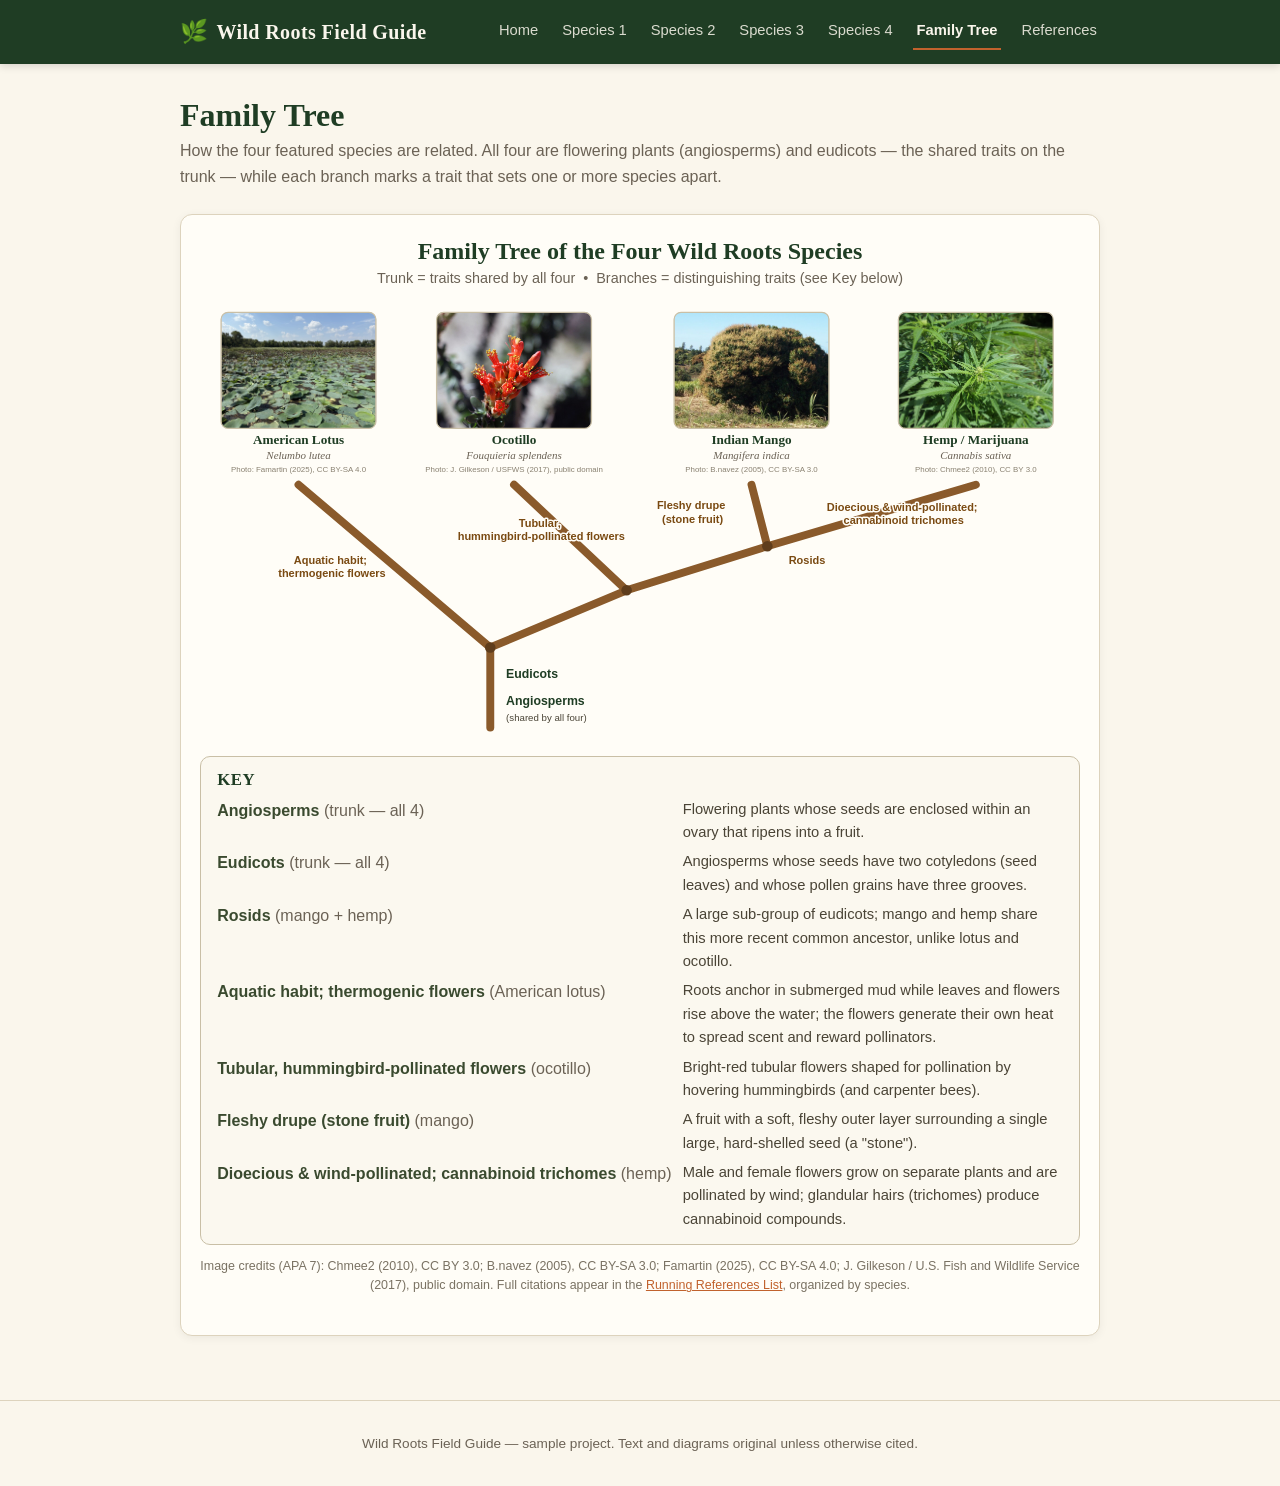
==== family-tree.html @ 00cbe7dd "Wild Roots Field Guide — static four-species field guide Covers Cannabis sativa, Mangifera indica, N" ====
<!DOCTYPE html>
<html lang="en">
<head>
  <meta charset="UTF-8" />
  <meta name="viewport" content="width=device-width, initial-scale=1.0" />
  <title>Family Tree | Wild Roots Field Guide</title>
  <link rel="stylesheet" href="css/style.css" />
  <style>
    .infographic {
      background: #fffdf7;
      border: 1px solid #ddd3bd;
      border-radius: 12px;
      padding: 1.2rem 1.2rem 1.6rem;
      max-width: 1040px;
      margin: 0 auto;
      box-shadow: 0 2px 10px rgba(0,0,0,0.06);
    }
    .infographic h2 { text-align: center; color: var(--color-forest, #1f3d24); margin: 0.2rem 0 0.1rem; }
    .infographic .sub { text-align:center; color:#6b6255; font-size:0.9rem; margin:0 0 0.6rem; }
    .tree-svg { width: 100%; height: auto; display:block; }
    .key-box {
      margin-top: 1rem; border: 1.5px solid #c9bfa6; border-radius: 10px;
      padding: 0.8rem 1rem; background: #fbf8ef;
    }
    .key-box h3 { margin: 0 0 0.5rem; color: var(--color-forest, #1f3d24); font-size: 1.05rem; letter-spacing:0.5px; }
    .key-box dl { margin: 0; display: grid; grid-template-columns: auto 1fr; gap: 0.35rem 0.7rem; }
    .key-box dt { font-weight: 700; color: #3a4a2f; }
    .key-box dd { margin: 0; color: #4a4436; font-size: 0.92rem; }
    .key-swatch { display:inline-block; width:0.8rem; height:0.8rem; border-radius:2px; vertical-align:middle; margin-right:0.35rem; }
    .credit-note { font-size: 0.78rem; color: #7a7263; margin-top: 0.7rem; text-align:center; }
  </style>
</head>
<body>
  <header class="site-header">
    <div class="nav-wrap">
      <a class="brand" href="index.html"><span class="leaf-icon">🌿</span> Wild Roots Field Guide</a>
      <button class="nav-toggle" aria-label="Toggle navigation" aria-expanded="false">☰ Menu</button>
      <nav class="site-nav">
        <a href="index.html">Home</a>
        <a href="species-1.html">Species 1</a>
        <a href="species-2.html">Species 2</a>
        <a href="species-3.html">Species 3</a>
        <a href="species-4.html">Species 4</a>
        <a href="family-tree.html">Family Tree</a>
        <a href="references.html">References</a>
      </nav>
    </div>
  </header>

  <main class="page-content">
    <h1 class="page-title">Family Tree</h1>
    <p class="page-subtitle">
      How the four featured species are related. All four are flowering plants (angiosperms) and eudicots —
      the shared traits on the trunk — while each branch marks a trait that sets one or more species apart.
    </p>

    <div class="infographic">
      <h2>Family Tree of the Four Wild Roots Species</h2>
      <p class="sub">Trunk = traits shared by all four &nbsp;•&nbsp; Branches = distinguishing traits (see Key below)</p>

      <svg class="tree-svg" viewBox="0 0 1000 500" xmlns="http://www.w3.org/2000/svg" role="img"
           aria-label="Family tree relating hemp, mango, American lotus, and ocotillo. Trunk labeled angiosperms and eudicots; branches labeled with distinguishing traits.">
        <defs>
          <clipPath id="c1"><rect x="24" y="14" width="176" height="132" rx="8"/></clipPath>
          <clipPath id="c2"><rect x="269" y="14" width="176" height="132" rx="8"/></clipPath>
          <clipPath id="c3"><rect x="539" y="14" width="176" height="132" rx="8"/></clipPath>
          <clipPath id="c4"><rect x="794" y="14" width="176" height="132" rx="8"/></clipPath>
        </defs>

        <!-- ===== Branches (drawn first, behind labels) ===== -->
        <g stroke="#8a5a2b" stroke-width="9" stroke-linecap="round" fill="none">
          <line x1="330" y1="486" x2="330" y2="395"/>            <!-- trunk -->
          <line x1="330" y1="395" x2="112" y2="210"/>            <!-- to Lotus -->
          <line x1="330" y1="395" x2="485" y2="330"/>            <!-- spine to N2 -->
          <line x1="485" y1="330" x2="357" y2="210"/>            <!-- to Ocotillo -->
          <line x1="485" y1="330" x2="645" y2="280"/>            <!-- spine to N3 -->
          <line x1="645" y1="280" x2="627" y2="210"/>            <!-- to Mango -->
          <line x1="645" y1="280" x2="882" y2="210"/>            <!-- to Hemp -->
        </g>
        <!-- node dots -->
        <g fill="#5f3d1c">
          <circle cx="330" cy="395" r="6"/>
          <circle cx="485" cy="330" r="6"/>
          <circle cx="645" cy="280" r="6"/>
        </g>

        <!-- ===== Photos + species labels ===== -->
        <!-- American Lotus -->
        <image href="images/lotus-whole-plant.jpg" x="24" y="14" width="176" height="132" preserveAspectRatio="xMidYMid slice" clip-path="url(#c1)"/>
        <rect x="24" y="14" width="176" height="132" rx="8" fill="none" stroke="#c9bfa6" stroke-width="1.5"/>
        <text x="112" y="164" text-anchor="middle" font-family="Georgia, serif" font-size="15" font-weight="700" fill="#1f3d24">American Lotus</text>
        <text x="112" y="181" text-anchor="middle" font-family="Georgia, serif" font-size="12.5" font-style="italic" fill="#6b6255">Nelumbo lutea</text>
        <text x="112" y="196" text-anchor="middle" font-family="sans-serif" font-size="9" fill="#8a8272">Photo: Famartin (2025), CC BY-SA 4.0</text>

        <!-- Ocotillo -->
        <image href="images/ocotillo-whole-plant.jpg" x="269" y="14" width="176" height="132" preserveAspectRatio="xMidYMid slice" clip-path="url(#c2)"/>
        <rect x="269" y="14" width="176" height="132" rx="8" fill="none" stroke="#c9bfa6" stroke-width="1.5"/>
        <text x="357" y="164" text-anchor="middle" font-family="Georgia, serif" font-size="15" font-weight="700" fill="#1f3d24">Ocotillo</text>
        <text x="357" y="181" text-anchor="middle" font-family="Georgia, serif" font-size="12.5" font-style="italic" fill="#6b6255">Fouquieria splendens</text>
        <text x="357" y="196" text-anchor="middle" font-family="sans-serif" font-size="9" fill="#8a8272">Photo: J. Gilkeson / USFWS (2017), public domain</text>

        <!-- Mango -->
        <image href="images/mango-whole-tree.jpg" x="539" y="14" width="176" height="132" preserveAspectRatio="xMidYMid slice" clip-path="url(#c3)"/>
        <rect x="539" y="14" width="176" height="132" rx="8" fill="none" stroke="#c9bfa6" stroke-width="1.5"/>
        <text x="627" y="164" text-anchor="middle" font-family="Georgia, serif" font-size="15" font-weight="700" fill="#1f3d24">Indian Mango</text>
        <text x="627" y="181" text-anchor="middle" font-family="Georgia, serif" font-size="12.5" font-style="italic" fill="#6b6255">Mangifera indica</text>
        <text x="627" y="196" text-anchor="middle" font-family="sans-serif" font-size="9" fill="#8a8272">Photo: B.navez (2005), CC BY-SA 3.0</text>

        <!-- Hemp -->
        <image href="images/cannabis-sativa-whole-plant.jpg" x="794" y="14" width="176" height="132" preserveAspectRatio="xMidYMid slice" clip-path="url(#c4)"/>
        <rect x="794" y="14" width="176" height="132" rx="8" fill="none" stroke="#c9bfa6" stroke-width="1.5"/>
        <text x="882" y="164" text-anchor="middle" font-family="Georgia, serif" font-size="15" font-weight="700" fill="#1f3d24">Hemp / Marijuana</text>
        <text x="882" y="181" text-anchor="middle" font-family="Georgia, serif" font-size="12.5" font-style="italic" fill="#6b6255">Cannabis sativa</text>
        <text x="882" y="196" text-anchor="middle" font-family="sans-serif" font-size="9" fill="#8a8272">Photo: Chmee2 (2010), CC BY 3.0</text>

        <!-- ===== Branch trait labels (with white halo for legibility) ===== -->
        <g font-family="sans-serif" font-size="12.5" fill="#7a4a12" font-weight="700"
           style="paint-order:stroke; stroke:#fffdf7; stroke-width:3.5px; stroke-linejoin:round;">
          <!-- Lotus branch -->
          <text x="150" y="300" text-anchor="middle">Aquatic habit;
            <tspan x="150" dy="15">thermogenic flowers</tspan></text>
          <!-- Ocotillo branch -->
          <text x="388" y="258" text-anchor="middle">Tubular,
            <tspan x="388" dy="15">hummingbird-pollinated flowers</tspan></text>
          <!-- Mango branch -->
          <text x="560" y="238" text-anchor="middle">Fleshy drupe
            <tspan x="560" dy="15">(stone fruit)</tspan></text>
          <!-- Hemp branch -->
          <text x="800" y="240" text-anchor="middle">Dioecious &amp; wind-pollinated;
            <tspan x="800" dy="15">cannabinoid trichomes</tspan></text>
          <!-- Rosids (shared by Mango + Hemp) -->
          <text x="690" y="300" text-anchor="middle">Rosids</text>
        </g>

        <!-- ===== Trunk (shared-by-all) label ===== -->
        <g font-family="sans-serif" style="paint-order:stroke; stroke:#fffdf7; stroke-width:3.5px; stroke-linejoin:round;">
          <text x="348" y="430" font-size="14" font-weight="700" fill="#1f3d24">Eudicots</text>
          <text x="348" y="460" font-size="14" font-weight="700" fill="#1f3d24">Angiosperms</text>
          <text x="348" y="479" font-size="11" fill="#4a4436">(shared by all four)</text>
        </g>
      </svg>

      <div class="key-box">
        <h3>KEY</h3>
        <dl>
          <dt>Angiosperms <span style="font-weight:400;color:#6b6255;">(trunk — all 4)</span></dt>
          <dd>Flowering plants whose seeds are enclosed within an ovary that ripens into a fruit.</dd>

          <dt>Eudicots <span style="font-weight:400;color:#6b6255;">(trunk — all 4)</span></dt>
          <dd>Angiosperms whose seeds have two cotyledons (seed leaves) and whose pollen grains have three grooves.</dd>

          <dt>Rosids <span style="font-weight:400;color:#6b6255;">(mango + hemp)</span></dt>
          <dd>A large sub-group of eudicots; mango and hemp share this more recent common ancestor, unlike lotus and ocotillo.</dd>

          <dt>Aquatic habit; thermogenic flowers <span style="font-weight:400;color:#6b6255;">(American lotus)</span></dt>
          <dd>Roots anchor in submerged mud while leaves and flowers rise above the water; the flowers generate their own heat to spread scent and reward pollinators.</dd>

          <dt>Tubular, hummingbird-pollinated flowers <span style="font-weight:400;color:#6b6255;">(ocotillo)</span></dt>
          <dd>Bright-red tubular flowers shaped for pollination by hovering hummingbirds (and carpenter bees).</dd>

          <dt>Fleshy drupe (stone fruit) <span style="font-weight:400;color:#6b6255;">(mango)</span></dt>
          <dd>A fruit with a soft, fleshy outer layer surrounding a single large, hard-shelled seed (a "stone").</dd>

          <dt>Dioecious &amp; wind-pollinated; cannabinoid trichomes <span style="font-weight:400;color:#6b6255;">(hemp)</span></dt>
          <dd>Male and female flowers grow on separate plants and are pollinated by wind; glandular hairs (trichomes) produce cannabinoid compounds.</dd>
        </dl>
      </div>

      <p class="credit-note">
        Image credits (APA 7): Chmee2 (2010), CC BY 3.0; B.navez (2005), CC BY-SA 3.0; Famartin (2025),
        CC BY-SA 4.0; J. Gilkeson / U.S. Fish and Wildlife Service (2017), public domain. Full citations
        appear in the <a href="references.html">Running References List</a>, organized by species.
      </p>
    </div>
  </main>

  <footer class="site-footer">
    Wild Roots Field Guide — sample project. Text and diagrams original unless otherwise cited.
  </footer>

  <script src="js/main.js"></script>
</body>
</html>
---- css/style.css ----
/* ==========================================================================
   Field Guide — shared stylesheet
   Palette: forest green / leaf / cream paper / bark / terracotta accent
   ========================================================================== */

:root {
  --color-forest: #1f3d24;
  --color-leaf: #4f7942;
  --color-leaf-light: #7fa86f;
  --color-cream: #faf6ec;
  --color-paper: #fffdf7;
  --color-bark: #5b4636;
  --color-accent: #c1622d;
  --color-accent-light: #e8c9a0;
  --color-ink: #24291f;
  --color-muted: #6b6255;
  --color-border: #ddd3bd;

  --font-heading: Georgia, "Times New Roman", "Noto Serif", serif;
  --font-body: -apple-system, BlinkMacSystemFont, "Segoe UI", Roboto, Helvetica, Arial, sans-serif;

  --max-width: 960px;
  --radius: 10px;
  --shadow: 0 2px 10px rgba(31, 61, 36, 0.08);
}

* {
  box-sizing: border-box;
}

html {
  scroll-behavior: smooth;
}

body {
  margin: 0;
  font-family: var(--font-body);
  color: var(--color-ink);
  background: var(--color-cream);
  line-height: 1.6;
}

img {
  max-width: 100%;
  display: block;
}

a {
  color: var(--color-accent);
}

a:hover {
  color: var(--color-forest);
}

h1, h2, h3, h4 {
  font-family: var(--font-heading);
  color: var(--color-forest);
  line-height: 1.2;
  margin-top: 0;
}

/* ---------------- Header / Nav ---------------- */

.site-header {
  background: var(--color-forest);
  color: var(--color-cream);
  position: sticky;
  top: 0;
  z-index: 100;
  box-shadow: 0 2px 8px rgba(0, 0, 0, 0.15);
}

.nav-wrap {
  max-width: var(--max-width);
  margin: 0 auto;
  display: flex;
  align-items: center;
  justify-content: space-between;
  padding: 0.85rem 1.25rem;
}

.brand {
  display: flex;
  align-items: center;
  gap: 0.5rem;
  color: var(--color-cream);
  text-decoration: none;
  font-family: var(--font-heading);
  font-size: 1.25rem;
  font-weight: bold;
  letter-spacing: 0.02em;
}

.brand .leaf-icon {
  font-size: 1.4rem;
}

.nav-toggle {
  display: none;
  background: none;
  border: 1px solid var(--color-leaf-light);
  color: var(--color-cream);
  border-radius: 6px;
  font-size: 1rem;
  padding: 0.35rem 0.6rem;
  cursor: pointer;
}

.site-nav {
  display: flex;
  flex-wrap: wrap;
  gap: 0.25rem 1.1rem;
}

.site-nav a {
  color: var(--color-cream);
  text-decoration: none;
  font-size: 0.92rem;
  padding: 0.35rem 0.2rem;
  border-bottom: 2px solid transparent;
  transition: border-color 0.15s ease, opacity 0.15s ease;
  opacity: 0.85;
}

.site-nav a:hover {
  opacity: 1;
  border-bottom-color: var(--color-accent-light);
}

.site-nav a.active {
  opacity: 1;
  border-bottom-color: var(--color-accent);
  font-weight: 600;
}

@media (max-width: 720px) {
  .nav-toggle {
    display: inline-block;
  }
  .site-nav {
    display: none;
    width: 100%;
    flex-direction: column;
    gap: 0;
    padding-top: 0.5rem;
  }
  .site-nav.open {
    display: flex;
  }
  .site-nav a {
    padding: 0.6rem 0.2rem;
    border-bottom: 1px solid rgba(255, 255, 255, 0.1);
  }
  .nav-wrap {
    flex-wrap: wrap;
  }
}

/* ---------------- Layout shells ---------------- */

.page-content {
  max-width: var(--max-width);
  margin: 0 auto;
  padding: 2rem 1.25rem 4rem;
}

.hero {
  background: linear-gradient(135deg, var(--color-forest), var(--color-leaf));
  color: var(--color-cream);
  padding: 3rem 1.25rem;
  text-align: center;
}

.hero h1 {
  color: var(--color-cream);
  font-size: clamp(1.8rem, 4vw, 2.6rem);
  margin-bottom: 0.5rem;
}

.hero p {
  max-width: 640px;
  margin: 0 auto;
  opacity: 0.92;
}

.site-footer {
  text-align: center;
  padding: 2rem 1.25rem;
  color: var(--color-muted);
  font-size: 0.85rem;
  border-top: 1px solid var(--color-border);
}

/* ---------------- Cards / grid (index page) ---------------- */

.species-grid {
  display: grid;
  grid-template-columns: repeat(auto-fit, minmax(220px, 1fr));
  gap: 1.25rem;
  margin-top: 2rem;
}

.species-card {
  background: var(--color-paper);
  border: 1px solid var(--color-border);
  border-radius: var(--radius);
  box-shadow: var(--shadow);
  overflow: hidden;
  text-decoration: none;
  color: var(--color-ink);
  display: flex;
  flex-direction: column;
  transition: transform 0.15s ease, box-shadow 0.15s ease;
}

.species-card:hover {
  transform: translateY(-3px);
  box-shadow: 0 6px 18px rgba(31, 61, 36, 0.15);
}

.species-card .thumb {
  aspect-ratio: 4 / 3;
  background: var(--color-accent-light);
  display: flex;
  align-items: center;
  justify-content: center;
  color: var(--color-bark);
  font-size: 2.4rem;
  overflow: hidden;
}

.species-card .thumb img {
  width: 100%;
  height: 100%;
  object-fit: cover;
}

.species-card .card-body {
  padding: 1rem 1.1rem 1.25rem;
}

.species-card .biome-tag {
  display: inline-block;
  font-size: 0.72rem;
  text-transform: uppercase;
  letter-spacing: 0.06em;
  background: var(--color-leaf);
  color: #fff;
  padding: 0.2rem 0.55rem;
  border-radius: 999px;
  margin-bottom: 0.5rem;
}

.species-card h3 {
  margin-bottom: 0.15rem;
  font-size: 1.15rem;
}

.species-card .sci-name {
  font-style: italic;
  color: var(--color-muted);
  font-size: 0.9rem;
}

/* ---------------- Species entry page ---------------- */

.species-header {
  text-align: center;
  padding: 2.5rem 1.25rem 2rem;
  background: var(--color-paper);
  border-bottom: 3px solid var(--color-leaf);
}

.species-header .biome-tag {
  display: inline-block;
  font-size: 0.75rem;
  text-transform: uppercase;
  letter-spacing: 0.08em;
  background: var(--color-leaf);
  color: #fff;
  padding: 0.25rem 0.7rem;
  border-radius: 999px;
  margin-bottom: 0.75rem;
}

.species-header h1 {
  font-size: clamp(1.7rem, 4vw, 2.4rem);
  margin-bottom: 0.2rem;
}

.species-header .sci-name {
  font-style: italic;
  color: var(--color-muted);
  font-size: 1.1rem;
}

.species-header .region {
  margin-top: 0.6rem;
  color: var(--color-bark);
  font-size: 0.95rem;
}

.hero-image {
  width: 100%;
  aspect-ratio: 16 / 7;
  background: repeating-linear-gradient(
    45deg,
    var(--color-accent-light),
    var(--color-accent-light) 12px,
    #f2e2c7 12px,
    #f2e2c7 24px
  );
  display: flex;
  align-items: center;
  justify-content: center;
  color: var(--color-bark);
  font-size: 0.95rem;
  text-align: center;
  padding: 1rem;
  position: relative;
  overflow: hidden;
}

.hero-image.has-photo {
  padding: 0;
}

.hero-image img {
  width: 100%;
  height: 100%;
  object-fit: cover;
}

.hero-image .photo-credit {
  position: absolute;
  bottom: 0;
  right: 0;
  background: rgba(31, 61, 36, 0.75);
  color: var(--color-cream);
  font-size: 0.72rem;
  padding: 0.25rem 0.6rem;
  border-radius: 6px 0 0 0;
}

.hero-image .photo-credit a {
  color: var(--color-cream);
  text-decoration: underline;
}

.photo-figure img {
  width: 100%;
  aspect-ratio: 4 / 3;
  object-fit: cover;
  border-radius: var(--radius);
  border: 1px solid var(--color-border);
  box-shadow: var(--shadow);
}

.entry-section {
  margin-top: 2.5rem;
}

.entry-section > h2 {
  font-size: 1.4rem;
  border-bottom: 2px solid var(--color-border);
  padding-bottom: 0.4rem;
  margin-bottom: 1rem;
}

.entry-section > h2 .letter-badge {
  display: inline-flex;
  align-items: center;
  justify-content: center;
  width: 1.6rem;
  height: 1.6rem;
  background: var(--color-forest);
  color: #fff;
  border-radius: 50%;
  font-size: 0.85rem;
  margin-right: 0.5rem;
  font-family: var(--font-body);
  vertical-align: middle;
}

.placeholder-text {
  color: var(--color-muted);
  font-style: italic;
  background: #f4ede0;
  border: 1px dashed var(--color-border);
  border-radius: 6px;
  padding: 0.85rem 1rem;
}

.aspect-grid {
  display: grid;
  grid-template-columns: 1fr;
  gap: 1rem;
}

.aspect-card {
  background: var(--color-paper);
  border: 1px solid var(--color-border);
  border-radius: var(--radius);
  padding: 1.1rem 1.2rem;
  box-shadow: var(--shadow);
}

.aspect-card h3 {
  font-size: 1.05rem;
  margin-bottom: 0.4rem;
  display: flex;
  align-items: center;
  gap: 0.45rem;
}

.aspect-card .icon {
  font-size: 1.1rem;
}

.image-caption {
  font-size: 0.82rem;
  color: var(--color-muted);
  text-align: center;
  margin-top: 0.4rem;
}

.diagram-placeholder {
  background: var(--color-paper);
  border: 1px dashed var(--color-border);
  border-radius: var(--radius);
  padding: 2rem 1rem;
  text-align: center;
  color: var(--color-muted);
}

/* ---------------- References ---------------- */

.ref-list {
  list-style: none;      /* APA 7: reference lists are not numbered/bulleted */
  padding-left: 0;
  margin-left: 0;
}

.ref-list li {
  margin-bottom: 0.65rem;
  padding-left: 2.2rem;
  text-indent: -2.2rem;  /* APA 7 hanging indent */
}

.ref-species-block {
  margin-bottom: 2rem;
}

.ref-species-block h2 {
  font-size: 1.25rem;
  color: var(--color-forest);
}

.ref-species-block .sci-name {
  font-style: italic;
  font-weight: normal;
  color: var(--color-muted);
}

.peer-reviewed-tag {
  font-size: 0.7rem;
  background: var(--color-leaf);
  color: #fff;
  padding: 0.1rem 0.4rem;
  border-radius: 4px;
  margin-left: 0.4rem;
  vertical-align: middle;
}

/* ---------------- Family tree page ---------------- */

.tree-wrap {
  background: var(--color-paper);
  border: 1px solid var(--color-border);
  border-radius: var(--radius);
  box-shadow: var(--shadow);
  padding: 1.5rem;
  overflow-x: auto;
}

/* ---------------- Utility ---------------- */

.note-box {
  background: #eef3e6;
  border-left: 4px solid var(--color-leaf);
  padding: 0.9rem 1.1rem;
  border-radius: 0 6px 6px 0;
  margin: 1.5rem 0;
  font-size: 0.92rem;
}

.two-col {
  display: grid;
  grid-template-columns: 1fr 1fr;
  gap: 2rem;
}

@media (max-width: 700px) {
  .two-col {
    grid-template-columns: 1fr;
  }
}

.page-title {
  margin-bottom: 0.25rem;
}

.page-subtitle {
  color: var(--color-muted);
  margin-top: 0;
  margin-bottom: 1.5rem;
}

/* ---------------- Progressive reveal (content not yet due) ---------------- */
/* Content stays in the HTML but is not rendered — remove this class (or the
   rule below) in a later week to bring a section/citation back into view. */

.not-yet-shown {
  display: none;
}

/* ---------------- In-text citations ---------------- */

.cite {
  color: var(--color-forest);
  text-decoration: none;
  border-bottom: 1px dotted var(--color-leaf);
  font-size: 0.95em;
}

.cite:hover {
  color: var(--color-accent);
}

/* ---------------- Print / PDF export ---------------- */

@media print {
  .site-header,
  .nav-toggle,
  .site-footer {
    display: none;
  }

  body {
    background: #fff;
  }

  a {
    color: inherit;
    text-decoration: none;
  }

  .hero {
    background: none;
    color: var(--color-forest);
    border-bottom: 2px solid var(--color-forest);
  }

  .hero h1 {
    color: var(--color-forest);
  }

  .species-header {
    border-bottom: 2px solid var(--color-forest);
  }

  .entry-section {
    page-break-inside: avoid;
  }

  .aspect-card,
  .species-card,
  .diagram-placeholder,
  .placeholder-text {
    break-inside: avoid;
  }

  .hero-image {
    aspect-ratio: auto;
    max-height: 4in;
  }
}
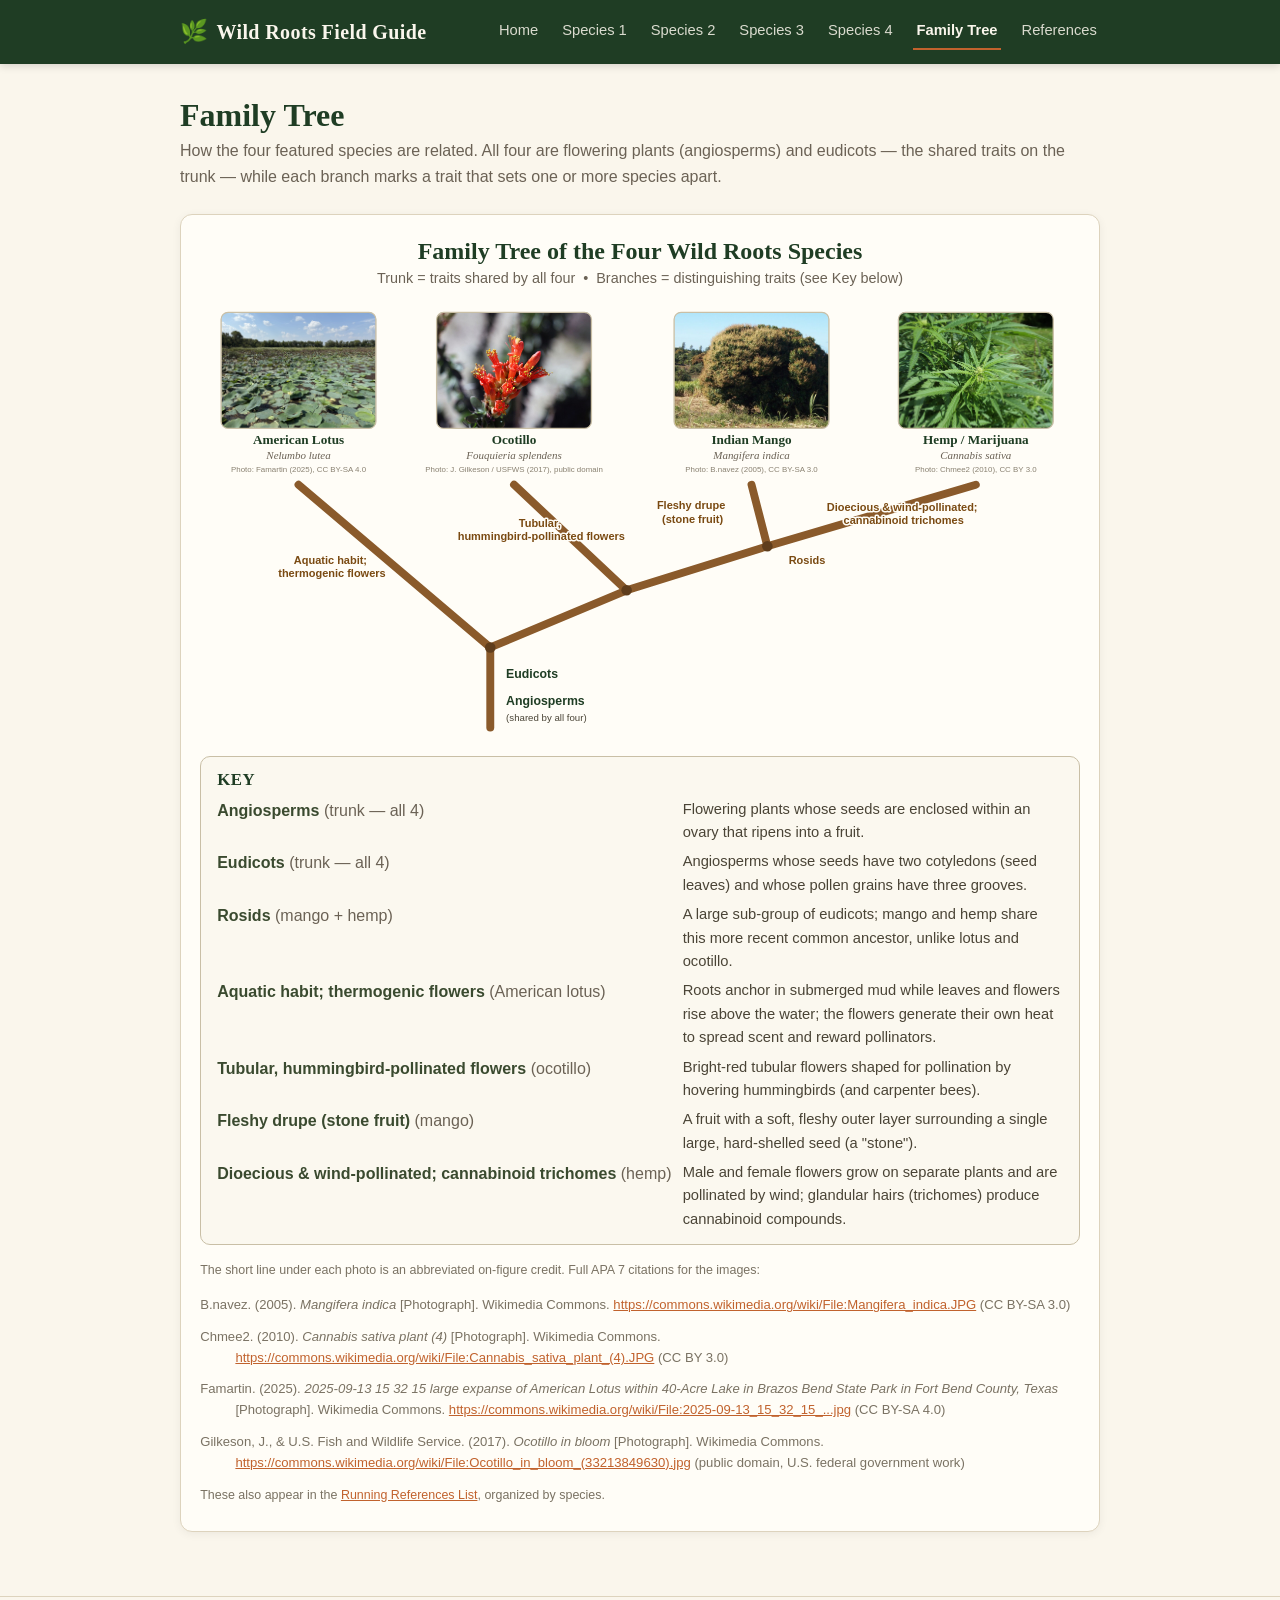
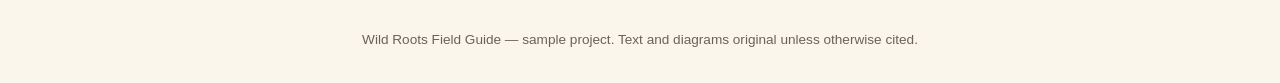
==== commit acbf28f0: "Family tree page: show full APA 7 image citations, not just short credits Co-Authored-By: Claude Opu" ====
--- a/family-tree.html
+++ b/family-tree.html
@@ -166,11 +166,16 @@
         </dl>
       </div>
 
-      <p class="credit-note">
-        Image credits (APA 7): Chmee2 (2010), CC BY 3.0; B.navez (2005), CC BY-SA 3.0; Famartin (2025),
-        CC BY-SA 4.0; J. Gilkeson / U.S. Fish and Wildlife Service (2017), public domain. Full citations
-        appear in the <a href="references.html">Running References List</a>, organized by species.
-      </p>
+      <div class="credit-note" style="text-align:left; margin-top:1rem;">
+        <p style="margin:0 0 0.4rem;">The short line under each photo is an abbreviated on-figure credit. Full APA 7 citations for the images:</p>
+        <ul class="ref-list" style="font-size:0.82rem;">
+          <li>B.navez. (2005). <em>Mangifera indica</em> [Photograph]. Wikimedia Commons. <a href="https://commons.wikimedia.org/wiki/File:Mangifera_indica.JPG" target="_blank" rel="noopener">https://commons.wikimedia.org/wiki/File:Mangifera_indica.JPG</a> (CC BY-SA 3.0)</li>
+          <li>Chmee2. (2010). <em>Cannabis sativa plant (4)</em> [Photograph]. Wikimedia Commons. <a href="https://commons.wikimedia.org/wiki/File:Cannabis_sativa_plant_(4).JPG" target="_blank" rel="noopener">https://commons.wikimedia.org/wiki/File:Cannabis_sativa_plant_(4).JPG</a> (CC BY 3.0)</li>
+          <li>Famartin. (2025). <em>2025-09-13 15 32 15 large expanse of American Lotus within 40-Acre Lake in Brazos Bend State Park in Fort Bend County, Texas</em> [Photograph]. Wikimedia Commons. <a href="https://commons.wikimedia.org/wiki/File:2025-09-13_15_32_15_Large_expanse_of_American_Lotus_within_40-Acre_Lake_in_Brazos_Bend_State_Park_in_Fort_Bend_County,_Texas.jpg" target="_blank" rel="noopener">https://commons.wikimedia.org/wiki/File:2025-09-13_15_32_15_...jpg</a> (CC BY-SA 4.0)</li>
+          <li>Gilkeson, J., &amp; U.S. Fish and Wildlife Service. (2017). <em>Ocotillo in bloom</em> [Photograph]. Wikimedia Commons. <a href="https://commons.wikimedia.org/wiki/File:Ocotillo_in_bloom_(33213849630).jpg" target="_blank" rel="noopener">https://commons.wikimedia.org/wiki/File:Ocotillo_in_bloom_(33213849630).jpg</a> (public domain, U.S. federal government work)</li>
+        </ul>
+        <p style="margin:0.4rem 0 0;">These also appear in the <a href="references.html">Running References List</a>, organized by species.</p>
+      </div>
     </div>
   </main>
 
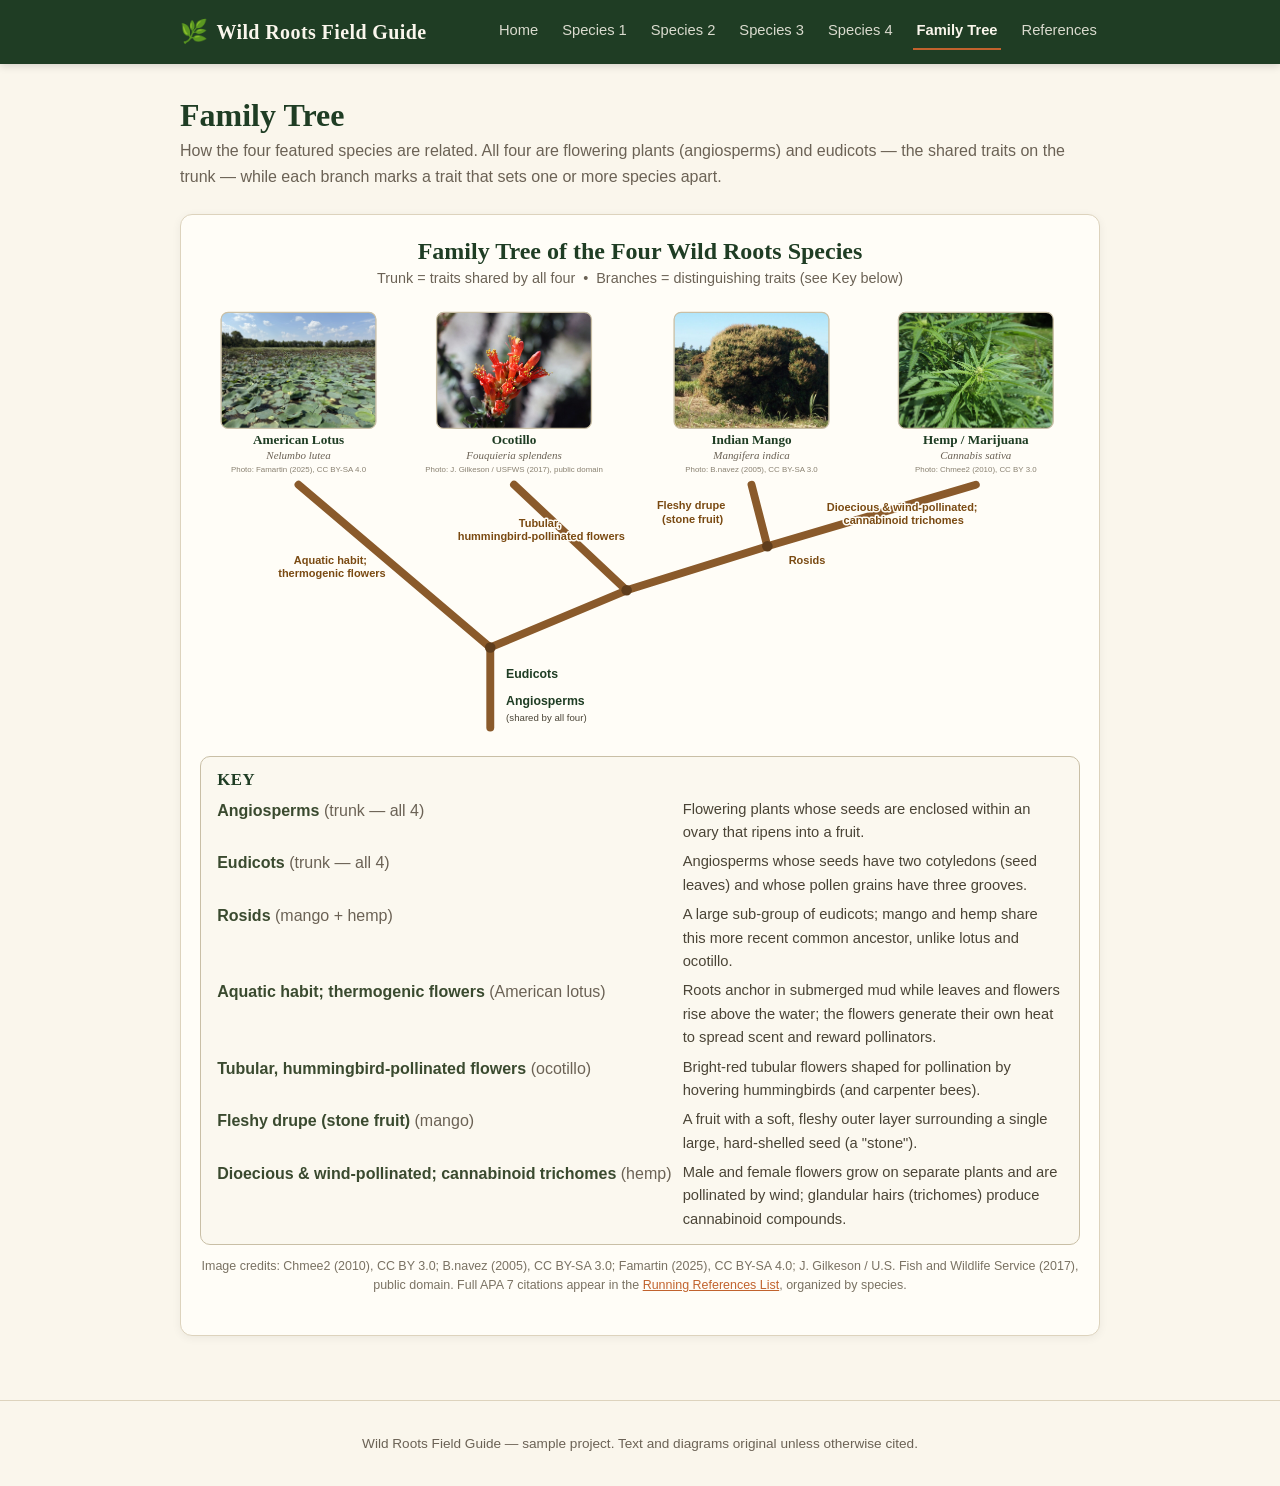
==== commit 4007a69f: "Family tree page: use short image credit line; full APA 7 stays in the RRL Co-Authored-By: Claude Op" ====
--- a/family-tree.html
+++ b/family-tree.html
@@ -166,16 +166,11 @@
         </dl>
       </div>
 
-      <div class="credit-note" style="text-align:left; margin-top:1rem;">
-        <p style="margin:0 0 0.4rem;">The short line under each photo is an abbreviated on-figure credit. Full APA 7 citations for the images:</p>
-        <ul class="ref-list" style="font-size:0.82rem;">
-          <li>B.navez. (2005). <em>Mangifera indica</em> [Photograph]. Wikimedia Commons. <a href="https://commons.wikimedia.org/wiki/File:Mangifera_indica.JPG" target="_blank" rel="noopener">https://commons.wikimedia.org/wiki/File:Mangifera_indica.JPG</a> (CC BY-SA 3.0)</li>
-          <li>Chmee2. (2010). <em>Cannabis sativa plant (4)</em> [Photograph]. Wikimedia Commons. <a href="https://commons.wikimedia.org/wiki/File:Cannabis_sativa_plant_(4).JPG" target="_blank" rel="noopener">https://commons.wikimedia.org/wiki/File:Cannabis_sativa_plant_(4).JPG</a> (CC BY 3.0)</li>
-          <li>Famartin. (2025). <em>2025-09-13 15 32 15 large expanse of American Lotus within 40-Acre Lake in Brazos Bend State Park in Fort Bend County, Texas</em> [Photograph]. Wikimedia Commons. <a href="https://commons.wikimedia.org/wiki/File:2025-09-13_15_32_15_Large_expanse_of_American_Lotus_within_40-Acre_Lake_in_Brazos_Bend_State_Park_in_Fort_Bend_County,_Texas.jpg" target="_blank" rel="noopener">https://commons.wikimedia.org/wiki/File:2025-09-13_15_32_15_...jpg</a> (CC BY-SA 4.0)</li>
-          <li>Gilkeson, J., &amp; U.S. Fish and Wildlife Service. (2017). <em>Ocotillo in bloom</em> [Photograph]. Wikimedia Commons. <a href="https://commons.wikimedia.org/wiki/File:Ocotillo_in_bloom_(33213849630).jpg" target="_blank" rel="noopener">https://commons.wikimedia.org/wiki/File:Ocotillo_in_bloom_(33213849630).jpg</a> (public domain, U.S. federal government work)</li>
-        </ul>
-        <p style="margin:0.4rem 0 0;">These also appear in the <a href="references.html">Running References List</a>, organized by species.</p>
-      </div>
+      <p class="credit-note">
+        Image credits: Chmee2 (2010), CC BY 3.0; B.navez (2005), CC BY-SA 3.0; Famartin (2025),
+        CC BY-SA 4.0; J. Gilkeson / U.S. Fish and Wildlife Service (2017), public domain. Full APA 7
+        citations appear in the <a href="references.html">Running References List</a>, organized by species.
+      </p>
     </div>
   </main>
 
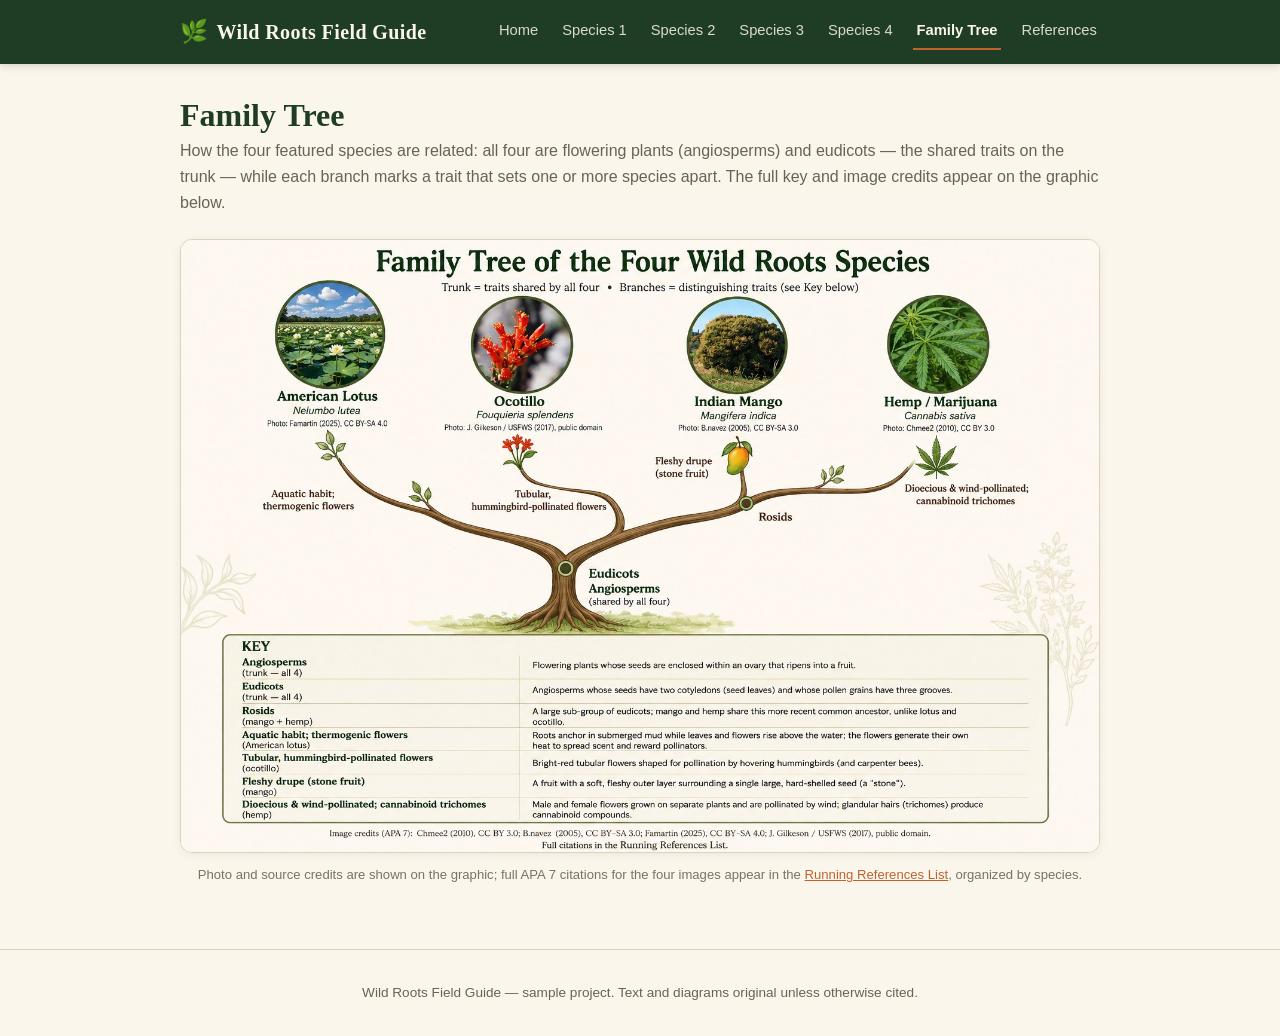
==== commit 46e7f2fd: "Replace SVG family tree with illustrated infographic image Co-Authored-By: Claude Opus 4.8 <noreply@" ====
--- a/family-tree.html
+++ b/family-tree.html
@@ -6,28 +6,15 @@
   <title>Family Tree | Wild Roots Field Guide</title>
   <link rel="stylesheet" href="css/style.css" />
   <style>
-    .infographic {
-      background: #fffdf7;
-      border: 1px solid #ddd3bd;
-      border-radius: 12px;
-      padding: 1.2rem 1.2rem 1.6rem;
-      max-width: 1040px;
-      margin: 0 auto;
+    .tree-figure { max-width: 1040px; margin: 0 auto; }
+    .tree-figure img {
+      width: 100%; height: auto; display: block;
+      border: 1px solid #ddd3bd; border-radius: 12px;
       box-shadow: 0 2px 10px rgba(0,0,0,0.06);
     }
-    .infographic h2 { text-align: center; color: var(--color-forest, #1f3d24); margin: 0.2rem 0 0.1rem; }
-    .infographic .sub { text-align:center; color:#6b6255; font-size:0.9rem; margin:0 0 0.6rem; }
-    .tree-svg { width: 100%; height: auto; display:block; }
-    .key-box {
-      margin-top: 1rem; border: 1.5px solid #c9bfa6; border-radius: 10px;
-      padding: 0.8rem 1rem; background: #fbf8ef;
+    .tree-figure figcaption {
+      font-size: 0.82rem; color: #7a7263; text-align: center; margin-top: 0.7rem;
     }
-    .key-box h3 { margin: 0 0 0.5rem; color: var(--color-forest, #1f3d24); font-size: 1.05rem; letter-spacing:0.5px; }
-    .key-box dl { margin: 0; display: grid; grid-template-columns: auto 1fr; gap: 0.35rem 0.7rem; }
-    .key-box dt { font-weight: 700; color: #3a4a2f; }
-    .key-box dd { margin: 0; color: #4a4436; font-size: 0.92rem; }
-    .key-swatch { display:inline-block; width:0.8rem; height:0.8rem; border-radius:2px; vertical-align:middle; margin-right:0.35rem; }
-    .credit-note { font-size: 0.78rem; color: #7a7263; margin-top: 0.7rem; text-align:center; }
   </style>
 </head>
 <body>
@@ -50,128 +37,19 @@
   <main class="page-content">
     <h1 class="page-title">Family Tree</h1>
     <p class="page-subtitle">
-      How the four featured species are related. All four are flowering plants (angiosperms) and eudicots —
+      How the four featured species are related: all four are flowering plants (angiosperms) and eudicots —
       the shared traits on the trunk — while each branch marks a trait that sets one or more species apart.
+      The full key and image credits appear on the graphic below.
     </p>
 
-    <div class="infographic">
-      <h2>Family Tree of the Four Wild Roots Species</h2>
-      <p class="sub">Trunk = traits shared by all four &nbsp;•&nbsp; Branches = distinguishing traits (see Key below)</p>
-
-      <svg class="tree-svg" viewBox="0 0 1000 500" xmlns="http://www.w3.org/2000/svg" role="img"
-           aria-label="Family tree relating hemp, mango, American lotus, and ocotillo. Trunk labeled angiosperms and eudicots; branches labeled with distinguishing traits.">
-        <defs>
-          <clipPath id="c1"><rect x="24" y="14" width="176" height="132" rx="8"/></clipPath>
-          <clipPath id="c2"><rect x="269" y="14" width="176" height="132" rx="8"/></clipPath>
-          <clipPath id="c3"><rect x="539" y="14" width="176" height="132" rx="8"/></clipPath>
-          <clipPath id="c4"><rect x="794" y="14" width="176" height="132" rx="8"/></clipPath>
-        </defs>
-
-        <!-- ===== Branches (drawn first, behind labels) ===== -->
-        <g stroke="#8a5a2b" stroke-width="9" stroke-linecap="round" fill="none">
-          <line x1="330" y1="486" x2="330" y2="395"/>            <!-- trunk -->
-          <line x1="330" y1="395" x2="112" y2="210"/>            <!-- to Lotus -->
-          <line x1="330" y1="395" x2="485" y2="330"/>            <!-- spine to N2 -->
-          <line x1="485" y1="330" x2="357" y2="210"/>            <!-- to Ocotillo -->
-          <line x1="485" y1="330" x2="645" y2="280"/>            <!-- spine to N3 -->
-          <line x1="645" y1="280" x2="627" y2="210"/>            <!-- to Mango -->
-          <line x1="645" y1="280" x2="882" y2="210"/>            <!-- to Hemp -->
-        </g>
-        <!-- node dots -->
-        <g fill="#5f3d1c">
-          <circle cx="330" cy="395" r="6"/>
-          <circle cx="485" cy="330" r="6"/>
-          <circle cx="645" cy="280" r="6"/>
-        </g>
-
-        <!-- ===== Photos + species labels ===== -->
-        <!-- American Lotus -->
-        <image href="images/lotus-whole-plant.jpg" x="24" y="14" width="176" height="132" preserveAspectRatio="xMidYMid slice" clip-path="url(#c1)"/>
-        <rect x="24" y="14" width="176" height="132" rx="8" fill="none" stroke="#c9bfa6" stroke-width="1.5"/>
-        <text x="112" y="164" text-anchor="middle" font-family="Georgia, serif" font-size="15" font-weight="700" fill="#1f3d24">American Lotus</text>
-        <text x="112" y="181" text-anchor="middle" font-family="Georgia, serif" font-size="12.5" font-style="italic" fill="#6b6255">Nelumbo lutea</text>
-        <text x="112" y="196" text-anchor="middle" font-family="sans-serif" font-size="9" fill="#8a8272">Photo: Famartin (2025), CC BY-SA 4.0</text>
-
-        <!-- Ocotillo -->
-        <image href="images/ocotillo-whole-plant.jpg" x="269" y="14" width="176" height="132" preserveAspectRatio="xMidYMid slice" clip-path="url(#c2)"/>
-        <rect x="269" y="14" width="176" height="132" rx="8" fill="none" stroke="#c9bfa6" stroke-width="1.5"/>
-        <text x="357" y="164" text-anchor="middle" font-family="Georgia, serif" font-size="15" font-weight="700" fill="#1f3d24">Ocotillo</text>
-        <text x="357" y="181" text-anchor="middle" font-family="Georgia, serif" font-size="12.5" font-style="italic" fill="#6b6255">Fouquieria splendens</text>
-        <text x="357" y="196" text-anchor="middle" font-family="sans-serif" font-size="9" fill="#8a8272">Photo: J. Gilkeson / USFWS (2017), public domain</text>
-
-        <!-- Mango -->
-        <image href="images/mango-whole-tree.jpg" x="539" y="14" width="176" height="132" preserveAspectRatio="xMidYMid slice" clip-path="url(#c3)"/>
-        <rect x="539" y="14" width="176" height="132" rx="8" fill="none" stroke="#c9bfa6" stroke-width="1.5"/>
-        <text x="627" y="164" text-anchor="middle" font-family="Georgia, serif" font-size="15" font-weight="700" fill="#1f3d24">Indian Mango</text>
-        <text x="627" y="181" text-anchor="middle" font-family="Georgia, serif" font-size="12.5" font-style="italic" fill="#6b6255">Mangifera indica</text>
-        <text x="627" y="196" text-anchor="middle" font-family="sans-serif" font-size="9" fill="#8a8272">Photo: B.navez (2005), CC BY-SA 3.0</text>
-
-        <!-- Hemp -->
-        <image href="images/cannabis-sativa-whole-plant.jpg" x="794" y="14" width="176" height="132" preserveAspectRatio="xMidYMid slice" clip-path="url(#c4)"/>
-        <rect x="794" y="14" width="176" height="132" rx="8" fill="none" stroke="#c9bfa6" stroke-width="1.5"/>
-        <text x="882" y="164" text-anchor="middle" font-family="Georgia, serif" font-size="15" font-weight="700" fill="#1f3d24">Hemp / Marijuana</text>
-        <text x="882" y="181" text-anchor="middle" font-family="Georgia, serif" font-size="12.5" font-style="italic" fill="#6b6255">Cannabis sativa</text>
-        <text x="882" y="196" text-anchor="middle" font-family="sans-serif" font-size="9" fill="#8a8272">Photo: Chmee2 (2010), CC BY 3.0</text>
-
-        <!-- ===== Branch trait labels (with white halo for legibility) ===== -->
-        <g font-family="sans-serif" font-size="12.5" fill="#7a4a12" font-weight="700"
-           style="paint-order:stroke; stroke:#fffdf7; stroke-width:3.5px; stroke-linejoin:round;">
-          <!-- Lotus branch -->
-          <text x="150" y="300" text-anchor="middle">Aquatic habit;
-            <tspan x="150" dy="15">thermogenic flowers</tspan></text>
-          <!-- Ocotillo branch -->
-          <text x="388" y="258" text-anchor="middle">Tubular,
-            <tspan x="388" dy="15">hummingbird-pollinated flowers</tspan></text>
-          <!-- Mango branch -->
-          <text x="560" y="238" text-anchor="middle">Fleshy drupe
-            <tspan x="560" dy="15">(stone fruit)</tspan></text>
-          <!-- Hemp branch -->
-          <text x="800" y="240" text-anchor="middle">Dioecious &amp; wind-pollinated;
-            <tspan x="800" dy="15">cannabinoid trichomes</tspan></text>
-          <!-- Rosids (shared by Mango + Hemp) -->
-          <text x="690" y="300" text-anchor="middle">Rosids</text>
-        </g>
-
-        <!-- ===== Trunk (shared-by-all) label ===== -->
-        <g font-family="sans-serif" style="paint-order:stroke; stroke:#fffdf7; stroke-width:3.5px; stroke-linejoin:round;">
-          <text x="348" y="430" font-size="14" font-weight="700" fill="#1f3d24">Eudicots</text>
-          <text x="348" y="460" font-size="14" font-weight="700" fill="#1f3d24">Angiosperms</text>
-          <text x="348" y="479" font-size="11" fill="#4a4436">(shared by all four)</text>
-        </g>
-      </svg>
-
-      <div class="key-box">
-        <h3>KEY</h3>
-        <dl>
-          <dt>Angiosperms <span style="font-weight:400;color:#6b6255;">(trunk — all 4)</span></dt>
-          <dd>Flowering plants whose seeds are enclosed within an ovary that ripens into a fruit.</dd>
-
-          <dt>Eudicots <span style="font-weight:400;color:#6b6255;">(trunk — all 4)</span></dt>
-          <dd>Angiosperms whose seeds have two cotyledons (seed leaves) and whose pollen grains have three grooves.</dd>
-
-          <dt>Rosids <span style="font-weight:400;color:#6b6255;">(mango + hemp)</span></dt>
-          <dd>A large sub-group of eudicots; mango and hemp share this more recent common ancestor, unlike lotus and ocotillo.</dd>
-
-          <dt>Aquatic habit; thermogenic flowers <span style="font-weight:400;color:#6b6255;">(American lotus)</span></dt>
-          <dd>Roots anchor in submerged mud while leaves and flowers rise above the water; the flowers generate their own heat to spread scent and reward pollinators.</dd>
-
-          <dt>Tubular, hummingbird-pollinated flowers <span style="font-weight:400;color:#6b6255;">(ocotillo)</span></dt>
-          <dd>Bright-red tubular flowers shaped for pollination by hovering hummingbirds (and carpenter bees).</dd>
-
-          <dt>Fleshy drupe (stone fruit) <span style="font-weight:400;color:#6b6255;">(mango)</span></dt>
-          <dd>A fruit with a soft, fleshy outer layer surrounding a single large, hard-shelled seed (a "stone").</dd>
-
-          <dt>Dioecious &amp; wind-pollinated; cannabinoid trichomes <span style="font-weight:400;color:#6b6255;">(hemp)</span></dt>
-          <dd>Male and female flowers grow on separate plants and are pollinated by wind; glandular hairs (trichomes) produce cannabinoid compounds.</dd>
-        </dl>
-      </div>
-
-      <p class="credit-note">
-        Image credits: Chmee2 (2010), CC BY 3.0; B.navez (2005), CC BY-SA 3.0; Famartin (2025),
-        CC BY-SA 4.0; J. Gilkeson / U.S. Fish and Wildlife Service (2017), public domain. Full APA 7
-        citations appear in the <a href="references.html">Running References List</a>, organized by species.
-      </p>
-    </div>
+    <figure class="tree-figure">
+      <img src="images/family-tree-illustrated.jpg"
+           alt="Illustrated family tree of the four Wild Roots species — American Lotus (Nelumbo lutea), Ocotillo (Fouquieria splendens), Indian Mango (Mangifera indica), and Hemp (Cannabis sativa). A trunk labeled Angiosperms and Eudicots (shared by all four) branches into each species' distinguishing trait, with a key defining every trait." />
+      <figcaption>
+        Photo and source credits are shown on the graphic; full APA 7 citations for the four images appear in the
+        <a href="references.html">Running References List</a>, organized by species.
+      </figcaption>
+    </figure>
   </main>
 
   <footer class="site-footer">
